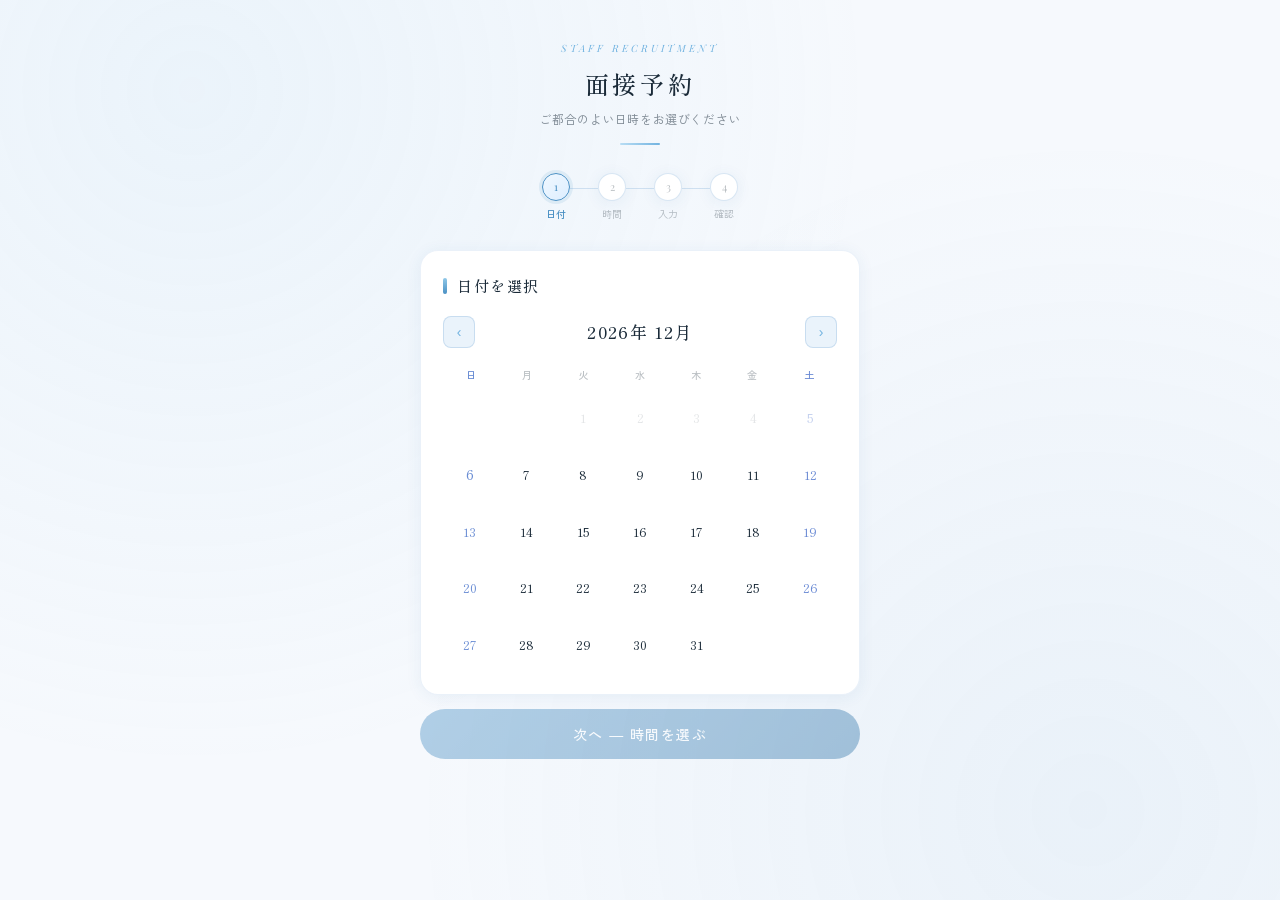
==== index.html @ ba5f1f0b "Update index.html" ====
<!DOCTYPE html>
<html lang="ja">
<head>
<meta charset="UTF-8">
<meta name="viewport" content="width=device-width, initial-scale=1.0, maximum-scale=1.0">
<title>面接予約 | スタッフ募集</title>
<link rel="stylesheet" href="style.css">
</head>
<body>

<div class="loading-overlay" id="loading">
  <div class="loading-spinner"></div>
  <div class="loading-text">送信中...</div>
</div>

<div class="page-wrapper">
  <header class="site-header">
    <div class="logo">Staff Recruitment</div>
    <h1>面接予約</h1>
    <p class="subtitle">ご都合のよい日時をお選びください</p>
  </header>

  <div class="step-indicator" id="stepIndicator">
    <div class="step active" data-step="1">
      <div class="step-dot">1</div>
      <div class="step-label">日付</div>
    </div>
    <div class="step-line"></div>
    <div class="step" data-step="2">
      <div class="step-dot">2</div>
      <div class="step-label">時間</div>
    </div>
    <div class="step-line"></div>
    <div class="step" data-step="3">
      <div class="step-dot">3</div>
      <div class="step-label">入力</div>
    </div>
    <div class="step-line"></div>
    <div class="step" data-step="4">
      <div class="step-dot">4</div>
      <div class="step-label">確認</div>
    </div>
  </div>

  <!-- Section 1: Calendar -->
  <div class="section active" id="section-calendar">
    <div class="card">
      <div class="card-title">日付を選択</div>
      <div class="calendar-header">
        <button class="calendar-nav" id="prevMonth">&#8249;</button>
        <div class="calendar-month" id="calendarMonth"></div>
        <button class="calendar-nav" id="nextMonth">&#8250;</button>
      </div>
      <div class="calendar-weekdays">
        <span>日</span><span>月</span><span>火</span><span>水</span><span>木</span><span>金</span><span>土</span>
      </div>
      <div class="calendar-grid" id="calendarGrid"></div>
    </div>
    <button class="btn-primary" id="toSlots" disabled>次へ ― 時間を選ぶ</button>
  </div>

  <!-- Section 2: Slots -->
  <div class="section" id="section-slots">
    <div class="card">
      <div class="card-title">時間を選択</div>
      <div id="selectedDateLabel" style="font-size:13px;color:var(--text2);margin-bottom:16px;letter-spacing:0.05em;font-family:'Cormorant Garamond',serif;font-size:16px;"></div>
      <div class="slots-grid" id="slotsGrid"></div>
    </div>
    <button class="btn-primary" id="toForm" disabled>次へ ― 情報を入力</button>
    <div style="height:10px;"></div>
    <button class="btn-secondary" onclick="goBack('calendar')">← 日付を選び直す</button>
  </div>

  <!-- Section 3: Form -->
  <div class="section" id="section-form">
    <div class="card">
      <div class="card-title">プロフィール入力</div>

      <div class="form-group">
        <label class="form-label">お名前（ニックネーム可）<span class="required">*</span></label>
        <input type="text" class="form-input" id="inputName" placeholder="例：さくら" maxlength="50">
        <div class="error-msg" id="err-name">お名前を入力してください</div>
      </div>

      <div class="form-group">
        <label class="form-label">メールアドレス<span class="required">*</span></label>
        <input type="email" class="form-input" id="inputEmail" placeholder="例：sakura@example.com" maxlength="100">
        <div class="error-msg" id="err-email">正しいメールアドレスを入力してください</div>
      </div>

      <div class="form-group">
        <label class="form-label">希望店舗<span class="required">*</span></label>
        <select class="form-select" id="inputStore">
          <option value="">選択してください</option>
          <option value="クラリス">クラリス</option>
          <option value="リディア">リディア</option>
          <option value="ルル">ルル</option>
          <option value="どこでも可">どこでも可</option>
        </select>
        <div class="error-msg" id="err-store">希望店舗を選択してください</div>
      </div>

      <div class="form-group">
        <label class="form-label">このお店を知ったきっかけ<span class="required">*</span></label>
        <div class="checkbox-group" id="mediaGroup">
          <label class="checkbox-item" id="chk-instagram">
            <input type="checkbox" value="Instagram" onchange="handleCheckChange(this)">
            <span>Instagram</span>
          </label>
          <label class="checkbox-item" id="chk-tiktok">
            <input type="checkbox" value="TikTok" onchange="handleCheckChange(this)">
            <span>TikTok</span>
          </label>
          <label class="checkbox-item" id="chk-twitter">
            <input type="checkbox" value="Twitter/X" onchange="handleCheckChange(this)">
            <span>Twitter / X</span>
          </label>
          <label class="checkbox-item" id="chk-caferun">
            <input type="checkbox" value="カフェるん" onchange="handleCheckChange(this)">
            <span>カフェるん</span>
          </label>
          <label class="checkbox-item checkbox-other" id="chk-other">
            <input type="checkbox" value="その他" onchange="handleCheckChange(this)">
            <span>その他</span>
          </label>
        </div>
        <input type="text" class="form-input" id="inputMediaOther"
          placeholder="その他の場合はこちらに入力" style="margin-top:8px;display:none;" maxlength="100">
        <div class="error-msg" id="err-media">きっかけを選択してください</div>
      </div>
    </div>

    <button class="btn-primary" onclick="goToConfirm()">次へ ― 内容を確認</button>
    <div style="height:10px;"></div>
    <button class="btn-secondary" onclick="goBack('slots')">← 時間を選び直す</button>
  </div>

  <!-- Section 4: Confirm -->
  <div class="section" id="section-confirm">
    <div class="card">
      <div class="card-title">予約内容の確認</div>
      <div class="booking-summary" id="confirmSummary"></div>
      <div class="notice">
        ご入力内容をご確認の上、「予約を確定する」ボタンを押してください。<br>
        確認メールをご入力のメールアドレスへ送信します。
      </div>
    </div>
    <button class="btn-primary" id="submitBtn" onclick="submitBooking()">予約を確定する</button>
    <div style="height:10px;"></div>
    <button class="btn-secondary" onclick="goBack('form')">← 入力内容を修正する</button>
  </div>

  <!-- Section 5: Complete -->
  <div class="section" id="section-complete">
    <div class="card" style="text-align:center;padding:40px 24px;">
      <div class="complete-icon">✓</div>
      <div class="complete-title">ご予約完了</div>
      <div style="height:16px;"></div>
      <div class="complete-sub" id="completeMessage"></div>
      <div class="divider"></div>
      <div class="notice warning" style="text-align:left;">
        確認メールが届かない場合は、<strong>迷惑メールフォルダ</strong>もご確認ください。<br>
        それでも届かない場合はお手数ですが店舗までお問い合わせください。
      </div>
    </div>
    <div class="deco-line"><span>予約確認</span></div>
    <p style="font-size:12px;color:var(--text2);text-align:center;margin-bottom:12px;">
      予約内容を後から確認したい場合
    </p>
    <a href="lookup.html" class="btn-secondary">予約確認ページへ</a>
  </div>

</div>

<script>
const GAS_URL = 'https://script.google.com/macros/s/AKfycbyp0dxoe4P12l2gg5cH7IYoBSBSPBcgjsJVKjEa6bW5xaoDadD1GRFqeYhavVp5X_Dp/exec';
const SLOTS = ['16:30','17:00','18:30','19:30','20:30'];

let currentYear, currentMonth;
let selectedDate = null;
let selectedSlot = null;
let availabilityCache = {};
let closedDays = [];

let availabilityCachedAt = 0; // キャッシュ取得時刻（ms）

(async function init() {
  const today = new Date();
  currentYear = today.getFullYear();
  currentMonth = today.getMonth();
  renderCalendar(); // まず即描画
  fetchAvailability(); // バックグラウンドで取得開始
})();

async function fetchAvailability() {
  try {
    const res = await fetch(`${GAS_URL}?action=availability`);
    const data = await res.json();
    availabilityCache = data.takenSlots || {};
    closedDays = data.closedDays || [];
    availabilityCachedAt = Date.now();
    renderCalendar();
  } catch(e) {
    console.warn('デモモードで動作中');
  }
}

function renderCalendar() {
  const months = ['1月','2月','3月','4月','5月','6月','7月','8月','9月','10月','11月','12月'];
  document.getElementById('calendarMonth').textContent = `${currentYear}年 ${months[currentMonth]}`;

  const grid = document.getElementById('calendarGrid');
  grid.innerHTML = '';

  const today = new Date(); today.setHours(0,0,0,0);
  const maxDate = new Date(today); maxDate.setMonth(maxDate.getMonth() + 1);
  const firstDay = new Date(currentYear, currentMonth, 1).getDay();
  const daysInMonth = new Date(currentYear, currentMonth + 1, 0).getDate();

  for (let i = 0; i < firstDay; i++) {
    const e = document.createElement('div');
    e.className = 'calendar-day empty';
    grid.appendChild(e);
  }

  for (let d = 1; d <= daysInMonth; d++) {
    const date = new Date(currentYear, currentMonth, d);
    const dateStr = fmt(date);
    const dow = date.getDay();
    const el = document.createElement('div');
    el.textContent = d;
    el.className = 'calendar-day';
    if (dow === 0) el.classList.add('sun');
    if (dow === 6) el.classList.add('sat');
    if (date.getTime() === today.getTime()) el.classList.add('today');

    const isPast = date < today;
    const isFuture = date > maxDate;
    const isClosed = closedDays.includes(dateStr);
    const taken = availabilityCache[dateStr] || [];
    const now = new Date();
    const availableSlots = SLOTS.filter(slot => {
      if (taken.includes(slot)) return false;
      const [h, m] = slot.split(':').map(Number);
      const slotTime = new Date(currentYear, currentMonth, d, h, m, 0);
      const deadline = new Date(slotTime.getTime() - 6 * 60 * 60 * 1000);
      return now < deadline;
    });
    const allTaken = availableSlots.length === 0;

    if (isPast || isFuture || allTaken) {
      el.classList.add('disabled');
    } else if (isClosed) {
      el.classList.add('closed');
    } else {
      el.addEventListener('click', () => {
        selectedDate = dateStr;
        document.querySelectorAll('.calendar-day.selected').forEach(e => e.classList.remove('selected'));
        el.classList.add('selected');
        document.getElementById('toSlots').disabled = false;
        setTimeout(() => goToSlots(), 200);
      });
    }
    if (dateStr === selectedDate) el.classList.add('selected');
    grid.appendChild(el);
  }
}

document.getElementById('prevMonth').addEventListener('click', () => {
  const today = new Date();
  if (currentYear === today.getFullYear() && currentMonth === today.getMonth()) return;
  if (--currentMonth < 0) { currentMonth = 11; currentYear--; }
  renderCalendar();
});
document.getElementById('nextMonth').addEventListener('click', () => {
  const max = new Date(); max.setMonth(max.getMonth() + 1);
  if (currentYear === max.getFullYear() && currentMonth === max.getMonth()) return;
  if (++currentMonth > 11) { currentMonth = 0; currentYear++; }
  renderCalendar();
});
document.getElementById('toSlots').addEventListener('click', goToSlots);

async function goToSlots() {
  if (!selectedDate) return;
  const d = new Date(selectedDate + 'T00:00:00');
  const days = ['日','月','火','水','木','金','土'];
  document.getElementById('selectedDateLabel').textContent =
    `${d.getFullYear()}年${d.getMonth()+1}月${d.getDate()}日（${days[d.getDay()]}）`;

  showSection('slots'); updateSteps(2);

  const grid = document.getElementById('slotsGrid');
  grid.innerHTML = '<div style="grid-column:1/-1;text-align:center;padding:20px 0;font-size:12px;color:var(--text2);">空き確認中...</div>';
  selectedSlot = null;
  document.getElementById('toForm').disabled = true;

  // 5分以上経過していたら再取得
  if (Date.now() - availabilityCachedAt > 5 * 60 * 1000) {
    await fetchAvailability();
  }

  grid.innerHTML = '';
  const taken = availabilityCache[selectedDate] || [];
  const now = new Date();
  SLOTS.forEach(slot => {
    const btn = document.createElement('div');
    btn.className = 'slot-btn';
    const isTaken = taken.includes(slot);

    // 6時間前チェック
    const [h, m] = slot.split(':').map(Number);
    const slotTime = new Date(selectedDate + 'T00:00:00');
    slotTime.setHours(h, m, 0, 0);
    const deadline = new Date(slotTime.getTime() - 6 * 60 * 60 * 1000);
    const isPastDeadline = now >= deadline;

    const label = isTaken ? '予約済み' : isPastDeadline ? '受付終了' : '空き';
    btn.innerHTML = `<div>${slot}</div><div class="slot-status">${label}</div>`;
    if (isTaken || isPastDeadline) {
      btn.classList.add('taken');
    } else {
      btn.addEventListener('click', () => {
        selectedSlot = slot;
        document.querySelectorAll('.slot-btn.selected').forEach(e => {
          e.classList.remove('selected');
          e.querySelector('.slot-status').textContent = '空き';
        });
        btn.classList.add('selected');
        btn.querySelector('.slot-status').textContent = '選択中';
        document.getElementById('toForm').disabled = false;
      });
    }
    grid.appendChild(btn);
  });

}

document.getElementById('toForm').addEventListener('click', () => {
  if (!selectedSlot) return;
  showSection('form'); updateSteps(3);
});

function handleCheckChange(cb) {
  const label = cb.closest('.checkbox-item');
  label.classList.toggle('checked', cb.checked);
  const otherCb = document.querySelector('input[value="その他"]');
  document.getElementById('inputMediaOther').style.display = otherCb.checked ? 'block' : 'none';
}

function goToConfirm() {
  if (!validateForm()) return;
  const d = new Date(selectedDate + 'T00:00:00');
  const days = ['日','月','火','水','木','金','土'];
  const dateStr = `${d.getFullYear()}年${d.getMonth()+1}月${d.getDate()}日（${days[d.getDay()]}）`;
  const media = getMedia();
  const rows = [
    ['日時', `${dateStr} ${selectedSlot}`],
    ['お名前', document.getElementById('inputName').value.trim()],
    ['メールアドレス', document.getElementById('inputEmail').value.trim()],
    ['希望店舗', document.getElementById('inputStore').value],
    ['参考媒体', media],
  ];
  document.getElementById('confirmSummary').innerHTML = rows.map(([l,v]) =>
    `<div class="booking-summary-row"><span class="label">${l}</span><span class="value">${v}</span></div>`
  ).join('');
  showSection('confirm'); updateSteps(4);
}

function validateForm() {
  let ok = true;
  const name = document.getElementById('inputName').value.trim();
  setErr('name', !name); if (!name) ok = false;
  const email = document.getElementById('inputEmail').value.trim();
  const emailOk = /^[^\s@]+@[^\s@]+\.[^\s@]+$/.test(email);
  setErr('email', !emailOk); if (!emailOk) ok = false;
  const store = document.getElementById('inputStore').value;
  setErr('store', !store); if (!store) ok = false;
  const anyMedia = document.querySelectorAll('#mediaGroup input:checked').length > 0;
  setErr('media', !anyMedia); if (!anyMedia) ok = false;
  return ok;
}

function setErr(field, show) {
  document.getElementById(`err-${field}`).classList.toggle('visible', show);
  const input = document.getElementById(`input${field[0].toUpperCase()+field.slice(1)}`);
  if (input) input.classList.toggle('error', show);
}

function getMedia() {
  return [...document.querySelectorAll('#mediaGroup input:checked')].map(cb =>
    cb.value === 'その他'
      ? `その他：${document.getElementById('inputMediaOther').value || ''}`
      : cb.value
  ).join('、');
}

async function submitBooking() {
  const btn = document.getElementById('submitBtn');
  btn.disabled = true;
  document.getElementById('loading').classList.add('active');

  const payload = {
    action: 'book',
    date: selectedDate,
    slot: selectedSlot,
    name: document.getElementById('inputName').value.trim(),
    email: document.getElementById('inputEmail').value.trim(),
    store: document.getElementById('inputStore').value,
    media: getMedia(),
  };

  try {
    const res = await fetch(GAS_URL, {
      method: 'POST',
      headers: {'Content-Type': 'text/plain;charset=utf-8'},
      body: JSON.stringify(payload),
    });
    const data = await res.json();
    if (data.success) {
      // キャッシュを更新して予約済みスロットを反映
      if (!availabilityCache[selectedDate]) availabilityCache[selectedDate] = [];
      if (!availabilityCache[selectedDate].includes(selectedSlot)) {
        availabilityCache[selectedDate].push(selectedSlot);
      }
      renderCalendar();
      showComplete();
    } else if (data.error === 'DUPLICATE_EMAIL') {
      alert('このメールアドレスではすでに予約が入っています。\n予約確認ページよりご確認ください。');
      btn.disabled = false;
    } else if (data.error === 'PAST_DEADLINE') {
      alert('申し訳ありません。\nこの時間枠は受付終了しました（開始6時間前を過ぎています）。\n別の時間をお選びください。');
      goBack('slots');
      btn.disabled = false;
    } else if (data.error === 'SLOT_TAKEN') {
      alert('この時間はすでに予約が入ってしまいました。\n別の時間をお選びください。');
      goBack('slots');
      btn.disabled = false;
    } else {
      throw new Error(data.error);
    }
  } catch(e) {
    if (GAS_URL === 'YOUR_GAS_WEB_APP_URL_HERE') {
      showComplete('demo');
    } else {
      alert('通信エラーが発生しました。\n時間をおいて再度お試しください。');
      btn.disabled = false;
    }
  } finally {
    document.getElementById('loading').classList.remove('active');
  }
}

function showComplete(mode) {
  const d = new Date(selectedDate + 'T00:00:00');
  const days = ['日','月','火','水','木','金','土'];
  const suffix = mode === 'demo' ? '<br><br>（デモモード：実際には送信されていません）' : '';
  document.getElementById('completeMessage').innerHTML =
    `${d.getFullYear()}年${d.getMonth()+1}月${d.getDate()}日（${days[d.getDay()]}）<br>${selectedSlot} にご予約を承りました。<br><br>確認メールをお送りしましたのでご確認ください。${suffix}`;
  showSection('complete'); updateSteps(5);
}

function goBack(to) {
  const map = {calendar:1, slots:2, form:3, confirm:4};
  showSection(to); updateSteps(map[to]);
}

function showSection(name) {
  document.querySelectorAll('.section').forEach(s => s.classList.remove('active'));
  document.getElementById(`section-${name}`).classList.add('active');
  window.scrollTo({top:0, behavior:'smooth'});
}

function updateSteps(active) {
  document.querySelectorAll('.step').forEach((s,i) => {
    s.classList.remove('active','done');
    const n = i+1;
    if (n < active) s.classList.add('done');
    else if (n === active) s.classList.add('active');
  });
  document.getElementById('stepIndicator').style.display = active >= 5 ? 'none' : 'flex';
}

function fmt(date) {
  return `${date.getFullYear()}-${String(date.getMonth()+1).padStart(2,'0')}-${String(date.getDate()).padStart(2,'0')}`;
}
</script>
</body>
</html>
---- style.css ----
@import url('https://fonts.googleapis.com/css2?family=Shippori+Mincho:wght@400;500;600&family=Zen+Kaku+Gothic+New:wght@300;400;500&family=Playfair+Display:ital,wght@0,400;0,500;1,400&display=swap');

:root {
  --bg: #f6f9fd;
  --bg2: #f0f5fe;
  --bg3: #ffffff;
  --surface: #f7fafd;
  --surface2: #eaf3fb;
  --border: rgba(80,140,200,0.12);
  --border2: rgba(80,140,200,0.22);
  --border3: rgba(80,140,200,0.35);
  --text: #1a2a38;
  --text2: rgba(26,42,56,0.55);
  --text3: rgba(26,42,56,0.3);
  --accent: #4a90c4;
  --accent2: #72b3e0;
  --accent3: #2d72a8;
  --accent-light: #edf6ff;
  --accent-bg: rgba(74,144,196,0.08);
  --accent-bg2: rgba(74,144,196,0.15);
  --pink: #90c8e8;
  --pink2: #b8ddf4;
  --pink-bg: rgba(144,200,232,0.1);
  --gold: #c9a060;
  --success: #6aab84;
  --danger: #6a8dd4;
  --radius: 10px;
  --radius-lg: 18px;
  --radius-xl: 28px;
  --shadow: 0 2px 16px rgba(40,100,160,0.07);
  --shadow-lg: 0 4px 28px rgba(40,100,160,0.1);
}

* { box-sizing: border-box; margin: 0; padding: 0; }
html { scroll-behavior: smooth; }

body {
  font-family: 'Zen Kaku Gothic New', sans-serif;
  background: var(--bg);
  color: var(--text);
  min-height: 100vh;
  font-size: 14px;
  line-height: 1.7;
  -webkit-font-smoothing: antialiased;
}

body::before {
  content: '';
  position: fixed;
  inset: 0;
  background-image:
    radial-gradient(circle at 15% 10%, rgba(144,200,232,0.1) 0%, transparent 50%),
    radial-gradient(circle at 85% 90%, rgba(74,144,196,0.07) 0%, transparent 50%);
  pointer-events: none;
  z-index: 0;
}

.page-wrapper {
  position: relative;
  z-index: 1;
  max-width: 480px;
  margin: 0 auto;
  padding: 0 20px 80px;
}

.site-header {
  text-align: center;
  padding: 40px 0 28px;
}

.site-header .logo {
  font-family: 'Playfair Display', serif;
  font-size: 10px;
  font-style: italic;
  letter-spacing: 0.3em;
  color: var(--accent2);
  text-transform: uppercase;
  margin-bottom: 10px;
}

.site-header h1 {
  font-family: 'Shippori Mincho', serif;
  font-size: 24px;
  font-weight: 500;
  letter-spacing: 0.15em;
  color: var(--text);
  line-height: 1.4;
}

.site-header .subtitle {
  font-size: 12px;
  color: var(--text2);
  letter-spacing: 0.05em;
  margin-top: 8px;
}

.site-header::after {
  content: '';
  display: block;
  width: 40px;
  height: 2px;
  background: linear-gradient(90deg, var(--pink2), var(--accent2));
  margin: 14px auto 0;
  border-radius: 2px;
}

.step-indicator {
  display: flex;
  align-items: center;
  justify-content: center;
  margin: 0 0 28px;
}

.step-indicator .step {
  display: flex;
  flex-direction: column;
  align-items: center;
  gap: 4px;
}

.step-indicator .step-dot {
  width: 28px;
  height: 28px;
  border-radius: 50%;
  border: 1.5px solid var(--border2);
  background: var(--bg3);
  display: flex;
  align-items: center;
  justify-content: center;
  font-size: 11px;
  color: var(--text3);
  transition: all 0.3s ease;
  font-family: 'Playfair Display', serif;
  box-shadow: var(--shadow);
}

.step-indicator .step.active .step-dot {
  border-color: var(--accent);
  background: linear-gradient(135deg, #f0f8ff, #ddeeff);
  color: var(--accent);
  box-shadow: 0 0 0 3px rgba(74,144,196,0.12);
}

.step-indicator .step.done .step-dot {
  border-color: var(--success);
  background: linear-gradient(135deg, #f0f6ff, #ddeeff);
  color: var(--success);
}

.step-indicator .step-label {
  font-size: 10px;
  color: var(--text3);
  letter-spacing: 0.05em;
}

.step-indicator .step.active .step-label { color: var(--accent); font-weight: 500; }

.step-indicator .step-line {
  width: 28px;
  height: 1.5px;
  background: var(--border2);
  margin-bottom: 18px;
  flex-shrink: 0;
}

.card {
  background: var(--bg3);
  border: 1px solid var(--border);
  border-radius: var(--radius-lg);
  padding: 22px;
  margin-bottom: 14px;
  box-shadow: var(--shadow);
}

.card-title {
  font-family: 'Shippori Mincho', serif;
  font-size: 15px;
  font-weight: 500;
  letter-spacing: 0.1em;
  color: var(--text);
  margin-bottom: 18px;
  display: flex;
  align-items: center;
  gap: 10px;
}

.card-title::before {
  content: '';
  display: block;
  width: 4px;
  height: 16px;
  background: linear-gradient(180deg, var(--pink), var(--accent));
  border-radius: 2px;
  flex-shrink: 0;
}

.calendar-header { display: flex; align-items: center; justify-content: space-between; margin-bottom: 14px; }

.calendar-month {
  font-family: 'Shippori Mincho', serif;
  font-size: 17px;
  font-weight: 500;
  letter-spacing: 0.08em;
  color: var(--text);
}

.calendar-nav {
  background: var(--surface2);
  border: 1px solid var(--border2);
  color: var(--accent2);
  width: 32px;
  height: 32px;
  border-radius: 8px;
  cursor: pointer;
  display: flex;
  align-items: center;
  justify-content: center;
  transition: all 0.2s;
  font-size: 14px;
}

.calendar-nav:hover { background: var(--accent-light); border-color: var(--accent); color: var(--accent); }

.calendar-weekdays { display: grid; grid-template-columns: repeat(7, 1fr); margin-bottom: 4px; }
.calendar-weekdays span { text-align: center; font-size: 10px; color: var(--text3); letter-spacing: 0.05em; padding: 4px 0; font-weight: 500; }
.calendar-weekdays span:first-child { color: #6a8dd4; }
.calendar-weekdays span:last-child  { color: #6a8ad4; }

.calendar-grid { display: grid; grid-template-columns: repeat(7, 1fr); gap: 3px; }

.calendar-day {
  aspect-ratio: 1;
  display: flex;
  align-items: center;
  justify-content: center;
  border-radius: 8px;
  font-size: 13px;
  cursor: pointer;
  transition: all 0.2s;
  border: 1.5px solid transparent;
  color: var(--text);
  background: transparent;
  font-family: 'Shippori Mincho', serif;
}

.calendar-day:hover:not(.disabled):not(.empty) {
  background: var(--accent-light);
  border-color: var(--accent2);
  color: var(--accent);
}

.calendar-day.selected {
  background: linear-gradient(135deg, #ddeeff, #c0ddfa);
  border-color: var(--accent);
  color: var(--accent3);
  font-weight: 500;
  box-shadow: 0 1px 6px rgba(74,144,196,0.2);
}

.calendar-day.today { color: var(--accent); font-weight: 500; }
.calendar-day.disabled { color: var(--text3); cursor: not-allowed; opacity: 0.4; }
.calendar-day.closed { color: var(--text3); cursor: not-allowed; opacity: 0.3; text-decoration: line-through; }
.calendar-day.empty { cursor: default; }
.calendar-day.sun { color: #6a8dd4; }
.calendar-day.sat { color: #6a8ad4; }

.slots-grid { display: grid; grid-template-columns: repeat(2, 1fr); gap: 10px; }

.slot-btn {
  background: var(--surface);
  border: 1.5px solid var(--border2);
  border-radius: var(--radius);
  padding: 14px 12px;
  cursor: pointer;
  transition: all 0.2s;
  text-align: center;
  color: var(--text);
  font-family: 'Shippori Mincho', serif;
  font-size: 20px;
  letter-spacing: 0.05em;
  box-shadow: var(--shadow);
}

.slot-btn:hover:not(.taken) {
  border-color: var(--accent);
  background: var(--accent-light);
  color: var(--accent3);
  transform: translateY(-1px);
  box-shadow: var(--shadow-lg);
}

.slot-btn.selected {
  border-color: var(--accent);
  background: linear-gradient(135deg, #ddeeff, #c8e4fa);
  color: var(--accent3);
  box-shadow: 0 2px 12px rgba(74,144,196,0.2);
}

.slot-btn.taken { opacity: 0.35; cursor: not-allowed; background: #f5f0ef; }
.slot-btn.taken::after { content: '×'; font-size: 11px; color: var(--danger); display: block; margin-top: 2px; font-family: sans-serif; }
.slot-status { font-size: 10px; color: var(--text3); margin-top: 3px; font-family: 'Zen Kaku Gothic New', sans-serif; }
.slot-btn.selected .slot-status { color: var(--accent2); }
.slot-btn.taken .slot-status { color: var(--danger); opacity: 0.7; }

.form-group { margin-bottom: 18px; }
.form-label { display: block; font-size: 11px; letter-spacing: 0.08em; color: var(--text2); margin-bottom: 7px; font-weight: 500; }
.form-label .required { color: var(--accent); margin-left: 4px; }

.form-input {
  width: 100%;
  background: var(--surface);
  border: 1.5px solid var(--border2);
  border-radius: var(--radius);
  padding: 11px 14px;
  color: var(--text);
  font-family: 'Zen Kaku Gothic New', sans-serif;
  font-size: 14px;
  transition: all 0.2s;
  outline: none;
  -webkit-appearance: none;
}

.form-input:focus { border-color: var(--accent2); background: #fff; box-shadow: 0 0 0 3px rgba(74,144,196,0.1); }
.form-input::placeholder { color: var(--text3); }

.form-select {
  width: 100%;
  background: var(--surface);
  border: 1.5px solid var(--border2);
  border-radius: var(--radius);
  padding: 11px 14px;
  color: var(--text);
  font-family: 'Zen Kaku Gothic New', sans-serif;
  font-size: 14px;
  transition: all 0.2s;
  outline: none;
  cursor: pointer;
  -webkit-appearance: none;
  background-image: url("data:image/svg+xml,%3Csvg xmlns='http://www.w3.org/2000/svg' width='12' height='8' viewBox='0 0 12 8'%3E%3Cpath d='M1 1l5 5 5-5' stroke='%23d4726a' stroke-width='1.5' fill='none' stroke-linecap='round'/%3E%3C/svg%3E");
  background-repeat: no-repeat;
  background-position: right 14px center;
  padding-right: 36px;
}

.form-select:focus { border-color: var(--accent2); box-shadow: 0 0 0 3px rgba(74,144,196,0.1); }
.form-select option { background: #fff; color: var(--text); }

.checkbox-group { display: grid; grid-template-columns: 1fr 1fr; gap: 8px; }

.checkbox-item {
  display: flex;
  align-items: center;
  gap: 8px;
  background: var(--surface);
  border: 1.5px solid var(--border2);
  border-radius: var(--radius);
  padding: 10px 12px;
  cursor: pointer;
  transition: all 0.2s;
  font-size: 13px;
  color: var(--text2);
}

.checkbox-item:hover { border-color: var(--accent2); background: var(--accent-light); }
.checkbox-item input[type="checkbox"] { width: 14px; height: 14px; accent-color: var(--accent); cursor: pointer; flex-shrink: 0; }
.checkbox-item.checked { border-color: var(--accent); background: linear-gradient(135deg, #edf6ff, #ddeeff); color: var(--accent3); }
.checkbox-other { grid-column: 1 / -1; }

.btn-primary {
  display: block;
  width: 100%;
  background: linear-gradient(135deg, var(--accent) 0%, #2d72a8 100%);
  color: #fff;
  border: none;
  border-radius: var(--radius-xl);
  padding: 15px 24px;
  font-family: 'Zen Kaku Gothic New', sans-serif;
  font-size: 14px;
  font-weight: 500;
  letter-spacing: 0.1em;
  cursor: pointer;
  transition: all 0.2s;
  text-align: center;
  text-decoration: none;
  box-shadow: 0 3px 14px rgba(74,144,196,0.3);
}

.btn-primary:hover { opacity: 0.92; transform: translateY(-1px); box-shadow: 0 5px 20px rgba(74,144,196,0.35); }
.btn-primary:active { transform: translateY(0); }
.btn-primary:disabled { opacity: 0.4; cursor: not-allowed; transform: none; box-shadow: none; }

.btn-secondary {
  display: block;
  width: 100%;
  background: var(--bg3);
  color: var(--text2);
  border: 1.5px solid var(--border2);
  border-radius: var(--radius-xl);
  padding: 13px 24px;
  font-family: 'Zen Kaku Gothic New', sans-serif;
  font-size: 13px;
  letter-spacing: 0.05em;
  cursor: pointer;
  transition: all 0.2s;
  text-align: center;
  text-decoration: none;
  box-shadow: var(--shadow);
}

.btn-secondary:hover { border-color: var(--accent2); color: var(--accent); background: var(--accent-light); }

.btn-danger {
  display: block;
  width: 100%;
  background: var(--bg3);
  color: var(--danger);
  border: 1.5px solid rgba(106,141,212,0.3);
  border-radius: var(--radius-xl);
  padding: 13px 24px;
  font-family: 'Zen Kaku Gothic New', sans-serif;
  font-size: 13px;
  letter-spacing: 0.05em;
  cursor: pointer;
  transition: all 0.2s;
  text-align: center;
  box-shadow: var(--shadow);
}

.btn-danger:hover { background: #f5f8ff; border-color: var(--danger); }

.divider { height: 1px; background: linear-gradient(90deg, transparent, var(--border2), transparent); margin: 20px 0; }

.booking-summary { background: var(--surface2); border: 1px solid var(--border); border-radius: var(--radius); padding: 16px; margin-bottom: 16px; }
.booking-summary-row { display: flex; justify-content: space-between; align-items: baseline; padding: 6px 0; border-bottom: 1px solid var(--border); }
.booking-summary-row:last-child { border-bottom: none; }
.booking-summary-row .label { color: var(--text2); font-size: 11px; letter-spacing: 0.05em; flex-shrink: 0; }
.booking-summary-row .value { color: var(--text); font-family: 'Shippori Mincho', serif; font-size: 15px; text-align: right; margin-left: 12px; }

.notice { background: #f4f8fe; border: 1px solid rgba(74,144,196,0.18); border-radius: var(--radius); padding: 13px 15px; font-size: 12px; color: var(--text2); line-height: 1.9; margin-bottom: 14px; }
.notice.success { background: #f4faf6; border-color: rgba(106,171,132,0.25); }
.notice.warning { background: #f4f8fe; border-color: rgba(74,144,196,0.15); color: var(--text); }

.loading-overlay { position: fixed; inset: 0; background: rgba(253,248,246,0.9); display: flex; flex-direction: column; align-items: center; justify-content: center; z-index: 100; gap: 14px; opacity: 0; pointer-events: none; transition: opacity 0.2s; }
.loading-overlay.active { opacity: 1; pointer-events: all; }
.loading-spinner { width: 32px; height: 32px; border: 2px solid var(--pink2); border-top-color: var(--accent); border-radius: 50%; animation: spin 0.8s linear infinite; }
.loading-text { font-size: 12px; color: var(--text2); letter-spacing: 0.1em; }
@keyframes spin { to { transform: rotate(360deg); } }

.section { display: none; }
.section.active { display: block; animation: fadeIn 0.3s ease forwards; }
@keyframes fadeIn { from { opacity: 0; transform: translateY(6px); } to { opacity: 1; transform: translateY(0); } }

.complete-icon { width: 60px; height: 60px; background: linear-gradient(135deg, #ddeeff, #c0ddfa); border: 1.5px solid var(--accent2); border-radius: 50%; display: flex; align-items: center; justify-content: center; margin: 0 auto 18px; font-size: 22px; color: var(--accent3); box-shadow: 0 3px 14px rgba(74,144,196,0.2); }
.complete-title { font-family: 'Shippori Mincho', serif; font-size: 22px; font-weight: 500; letter-spacing: 0.12em; text-align: center; color: var(--text); margin-bottom: 8px; }
.complete-sub { font-size: 13px; color: var(--text2); text-align: center; line-height: 1.9; }

.radio-group { display: flex; flex-direction: column; gap: 10px; }
.radio-item { display: flex; align-items: center; gap: 10px; background: var(--surface); border: 1.5px solid var(--border2); border-radius: var(--radius); padding: 13px 15px; cursor: pointer; transition: all 0.2s; font-size: 14px; box-shadow: var(--shadow); }
.radio-item:hover { border-color: var(--accent2); background: var(--accent-light); }
.radio-item input[type="radio"] { width: 15px; height: 15px; accent-color: var(--accent); cursor: pointer; flex-shrink: 0; }
.radio-item.selected { border-color: var(--accent); background: linear-gradient(135deg, #edf6ff, #ddeeff); color: var(--accent3); }

.error-msg { font-size: 11px; color: var(--danger); margin-top: 5px; display: none; }
.error-msg.visible { display: block; }
.form-input.error, .form-select.error { border-color: var(--danger); background: #f5f8ff; }

.booking-detail-card { background: var(--bg3); border: 1px solid var(--border); border-radius: var(--radius-lg); overflow: hidden; margin-bottom: 14px; box-shadow: var(--shadow-lg); }
.booking-detail-header { background: linear-gradient(135deg, #ddeeff, #c8e4fa); border-bottom: 1px solid rgba(74,144,196,0.15); padding: 16px 20px; }
.booking-detail-date { font-family: 'Shippori Mincho', serif; font-size: 20px; font-weight: 500; letter-spacing: 0.05em; color: var(--accent3); }
.booking-detail-body { padding: 14px 20px; }
.booking-detail-row { display: flex; justify-content: space-between; padding: 6px 0; border-bottom: 1px solid var(--border); font-size: 13px; }
.booking-detail-row:last-child { border-bottom: none; }
.booking-detail-row .label { color: var(--text2); font-size: 11px; letter-spacing: 0.05em; }

.deco-line { display: flex; align-items: center; gap: 12px; margin: 22px 0; }
.deco-line::before, .deco-line::after { content: ''; flex: 1; height: 1px; background: linear-gradient(90deg, transparent, var(--border2), transparent); }
.deco-line span { font-family: 'Playfair Display', serif; font-size: 11px; font-style: italic; color: var(--text3); letter-spacing: 0.12em; white-space: nowrap; }

@media (max-width: 360px) {
  .page-wrapper { padding: 0 14px 80px; }
  .slots-grid { grid-template-columns: 1fr; }
  .checkbox-group { grid-template-columns: 1fr; }
}
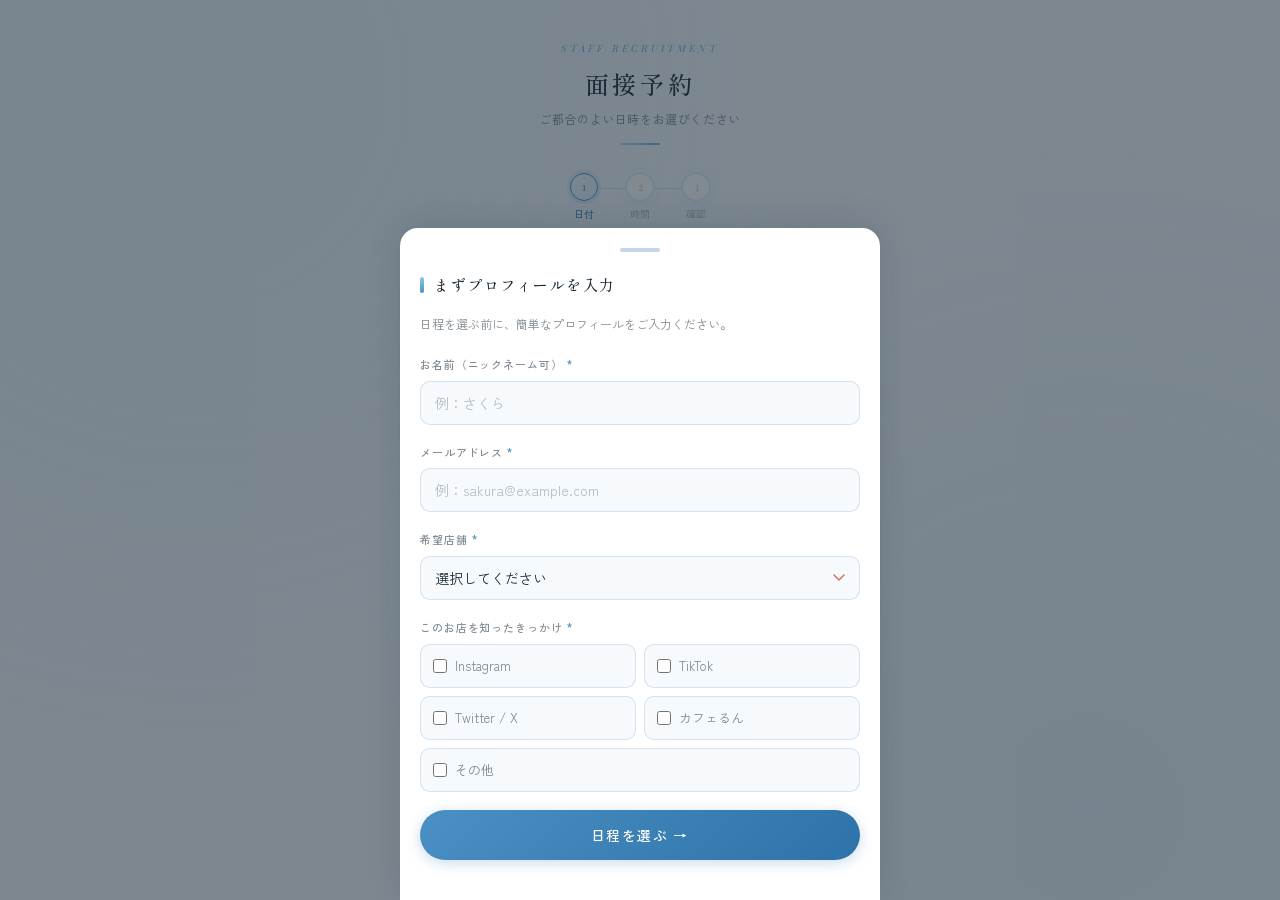
==== commit a5906c38: "Update index.html" ====
--- a/index.html
+++ b/index.html
@@ -5,12 +5,118 @@
 <meta name="viewport" content="width=device-width, initial-scale=1.0, maximum-scale=1.0">
 <title>面接予約 | スタッフ募集</title>
 <link rel="stylesheet" href="style.css">
+<style>
+.modal-overlay {
+  position: fixed;
+  inset: 0;
+  background: rgba(26,42,56,0.55);
+  z-index: 200;
+  display: flex;
+  align-items: flex-end;
+  justify-content: center;
+  opacity: 0;
+  pointer-events: none;
+  transition: opacity 0.3s ease;
+}
+.modal-overlay.active {
+  opacity: 1;
+  pointer-events: all;
+}
+.modal-sheet {
+  background: var(--bg3);
+  border-radius: var(--radius-lg) var(--radius-lg) 0 0;
+  width: 100%;
+  max-width: 480px;
+  max-height: 92vh;
+  overflow-y: auto;
+  padding: 20px 20px 40px;
+  transform: translateY(100%);
+  transition: transform 0.35s cubic-bezier(0.32,0.72,0,1);
+  box-shadow: 0 -4px 32px rgba(26,42,56,0.15);
+}
+.modal-overlay.active .modal-sheet {
+  transform: translateY(0);
+}
+.modal-handle {
+  width: 40px;
+  height: 4px;
+  background: var(--border3);
+  border-radius: 2px;
+  margin: 0 auto 20px;
+}
+</style>
 </head>
 <body>
 
 <div class="loading-overlay" id="loading">
   <div class="loading-spinner"></div>
   <div class="loading-text">送信中...</div>
+</div>
+
+<!-- プロフィール入力モーダル -->
+<div class="modal-overlay active" id="profileModal">
+  <div class="modal-sheet">
+    <div class="modal-handle"></div>
+    <div class="card-title" style="margin-bottom:16px;">まずプロフィールを入力</div>
+    <p style="font-size:12px;color:var(--text2);margin-bottom:20px;line-height:1.8;">
+      日程を選ぶ前に、簡単なプロフィールをご入力ください。
+    </p>
+
+    <div class="form-group">
+      <label class="form-label">お名前（ニックネーム可）<span class="required">*</span></label>
+      <input type="text" class="form-input" id="inputName" placeholder="例：さくら" maxlength="50">
+      <div class="error-msg" id="err-name">お名前を入力してください</div>
+    </div>
+
+    <div class="form-group">
+      <label class="form-label">メールアドレス<span class="required">*</span></label>
+      <input type="email" class="form-input" id="inputEmail" placeholder="例：sakura@example.com" maxlength="100">
+      <div class="error-msg" id="err-email">正しいメールアドレスを入力してください</div>
+    </div>
+
+    <div class="form-group">
+      <label class="form-label">希望店舗<span class="required">*</span></label>
+      <select class="form-select" id="inputStore">
+        <option value="">選択してください</option>
+        <option value="クラリス">クラリス</option>
+        <option value="リディア">リディア</option>
+        <option value="ルル">ルル</option>
+        <option value="どこでも可">どこでも可</option>
+      </select>
+      <div class="error-msg" id="err-store">希望店舗を選択してください</div>
+    </div>
+
+    <div class="form-group">
+      <label class="form-label">このお店を知ったきっかけ<span class="required">*</span></label>
+      <div class="checkbox-group" id="mediaGroup">
+        <label class="checkbox-item" id="chk-instagram">
+          <input type="checkbox" value="Instagram" onchange="handleCheckChange(this)">
+          <span>Instagram</span>
+        </label>
+        <label class="checkbox-item" id="chk-tiktok">
+          <input type="checkbox" value="TikTok" onchange="handleCheckChange(this)">
+          <span>TikTok</span>
+        </label>
+        <label class="checkbox-item" id="chk-twitter">
+          <input type="checkbox" value="Twitter/X" onchange="handleCheckChange(this)">
+          <span>Twitter / X</span>
+        </label>
+        <label class="checkbox-item" id="chk-caferun">
+          <input type="checkbox" value="カフェるん" onchange="handleCheckChange(this)">
+          <span>カフェるん</span>
+        </label>
+        <label class="checkbox-item checkbox-other" id="chk-other">
+          <input type="checkbox" value="その他" onchange="handleCheckChange(this)">
+          <span>その他</span>
+        </label>
+      </div>
+      <input type="text" class="form-input" id="inputMediaOther"
+        placeholder="その他の場合はこちらに入力" style="margin-top:8px;display:none;" maxlength="100">
+      <div class="error-msg" id="err-media">きっかけを選択してください</div>
+    </div>
+
+    <button class="btn-primary" onclick="closeProfileModal()">日程を選ぶ →</button>
+  </div>
 </div>
 
 <div class="page-wrapper">
@@ -21,23 +127,18 @@
   </header>
 
   <div class="step-indicator" id="stepIndicator">
-    <div class="step active" data-step="1">
+    <div class="step active">
       <div class="step-dot">1</div>
       <div class="step-label">日付</div>
     </div>
     <div class="step-line"></div>
-    <div class="step" data-step="2">
+    <div class="step">
       <div class="step-dot">2</div>
       <div class="step-label">時間</div>
     </div>
     <div class="step-line"></div>
-    <div class="step" data-step="3">
+    <div class="step">
       <div class="step-dot">3</div>
-      <div class="step-label">入力</div>
-    </div>
-    <div class="step-line"></div>
-    <div class="step" data-step="4">
-      <div class="step-dot">4</div>
       <div class="step-label">確認</div>
     </div>
   </div>
@@ -63,79 +164,15 @@
   <div class="section" id="section-slots">
     <div class="card">
       <div class="card-title">時間を選択</div>
-      <div id="selectedDateLabel" style="font-size:13px;color:var(--text2);margin-bottom:16px;letter-spacing:0.05em;font-family:'Cormorant Garamond',serif;font-size:16px;"></div>
+      <div id="selectedDateLabel" style="font-family:'Shippori Mincho',serif;font-size:16px;color:var(--text2);margin-bottom:16px;"></div>
       <div class="slots-grid" id="slotsGrid"></div>
     </div>
-    <button class="btn-primary" id="toForm" disabled>次へ ― 情報を入力</button>
+    <button class="btn-primary" id="toConfirmBtn" disabled>次へ ― 内容を確認</button>
     <div style="height:10px;"></div>
     <button class="btn-secondary" onclick="goBack('calendar')">← 日付を選び直す</button>
   </div>
 
-  <!-- Section 3: Form -->
-  <div class="section" id="section-form">
-    <div class="card">
-      <div class="card-title">プロフィール入力</div>
-
-      <div class="form-group">
-        <label class="form-label">お名前（ニックネーム可）<span class="required">*</span></label>
-        <input type="text" class="form-input" id="inputName" placeholder="例：さくら" maxlength="50">
-        <div class="error-msg" id="err-name">お名前を入力してください</div>
-      </div>
-
-      <div class="form-group">
-        <label class="form-label">メールアドレス<span class="required">*</span></label>
-        <input type="email" class="form-input" id="inputEmail" placeholder="例：sakura@example.com" maxlength="100">
-        <div class="error-msg" id="err-email">正しいメールアドレスを入力してください</div>
-      </div>
-
-      <div class="form-group">
-        <label class="form-label">希望店舗<span class="required">*</span></label>
-        <select class="form-select" id="inputStore">
-          <option value="">選択してください</option>
-          <option value="クラリス">クラリス</option>
-          <option value="リディア">リディア</option>
-          <option value="ルル">ルル</option>
-          <option value="どこでも可">どこでも可</option>
-        </select>
-        <div class="error-msg" id="err-store">希望店舗を選択してください</div>
-      </div>
-
-      <div class="form-group">
-        <label class="form-label">このお店を知ったきっかけ<span class="required">*</span></label>
-        <div class="checkbox-group" id="mediaGroup">
-          <label class="checkbox-item" id="chk-instagram">
-            <input type="checkbox" value="Instagram" onchange="handleCheckChange(this)">
-            <span>Instagram</span>
-          </label>
-          <label class="checkbox-item" id="chk-tiktok">
-            <input type="checkbox" value="TikTok" onchange="handleCheckChange(this)">
-            <span>TikTok</span>
-          </label>
-          <label class="checkbox-item" id="chk-twitter">
-            <input type="checkbox" value="Twitter/X" onchange="handleCheckChange(this)">
-            <span>Twitter / X</span>
-          </label>
-          <label class="checkbox-item" id="chk-caferun">
-            <input type="checkbox" value="カフェるん" onchange="handleCheckChange(this)">
-            <span>カフェるん</span>
-          </label>
-          <label class="checkbox-item checkbox-other" id="chk-other">
-            <input type="checkbox" value="その他" onchange="handleCheckChange(this)">
-            <span>その他</span>
-          </label>
-        </div>
-        <input type="text" class="form-input" id="inputMediaOther"
-          placeholder="その他の場合はこちらに入力" style="margin-top:8px;display:none;" maxlength="100">
-        <div class="error-msg" id="err-media">きっかけを選択してください</div>
-      </div>
-    </div>
-
-    <button class="btn-primary" onclick="goToConfirm()">次へ ― 内容を確認</button>
-    <div style="height:10px;"></div>
-    <button class="btn-secondary" onclick="goBack('slots')">← 時間を選び直す</button>
-  </div>
-
-  <!-- Section 4: Confirm -->
+  <!-- Section 3: Confirm -->
   <div class="section" id="section-confirm">
     <div class="card">
       <div class="card-title">予約内容の確認</div>
@@ -145,12 +182,17 @@
         確認メールをご入力のメールアドレスへ送信します。
       </div>
     </div>
+    <div style="text-align:right;margin-bottom:12px;">
+      <span onclick="openProfileModal()" style="font-size:12px;color:var(--accent);cursor:pointer;text-decoration:underline;">
+        プロフィールを修正する
+      </span>
+    </div>
     <button class="btn-primary" id="submitBtn" onclick="submitBooking()">予約を確定する</button>
     <div style="height:10px;"></div>
-    <button class="btn-secondary" onclick="goBack('form')">← 入力内容を修正する</button>
+    <button class="btn-secondary" onclick="goBack('slots')">← 時間を選び直す</button>
   </div>
 
-  <!-- Section 5: Complete -->
+  <!-- Section 4: Complete -->
   <div class="section" id="section-complete">
     <div class="card" style="text-align:center;padding:40px 24px;">
       <div class="complete-icon">✓</div>
@@ -181,37 +223,52 @@
 let selectedSlot = null;
 let availabilityCache = {};
 let closedDays = [];
-
-let availabilityCachedAt = 0; // キャッシュ取得時刻（ms）
-
-(async function init() {
+let availabilityCachedAt = 0;
+let availabilityFetchPromise = null;
+
+// ページ読み込み直後にGAS取得開始
+(function init() {
   const today = new Date();
   currentYear = today.getFullYear();
   currentMonth = today.getMonth();
-  renderCalendar(); // まず即描画
-  fetchAvailability(); // バックグラウンドで取得開始
+  renderCalendar();
+  fetchAvailability();
 })();
 
-async function fetchAvailability() {
-  try {
-    const res = await fetch(`${GAS_URL}?action=availability`);
-    const data = await res.json();
-    availabilityCache = data.takenSlots || {};
-    closedDays = data.closedDays || [];
-    availabilityCachedAt = Date.now();
-    renderCalendar();
-  } catch(e) {
-    console.warn('デモモードで動作中');
-  }
-}
-
+function fetchAvailability() {
+  availabilityFetchPromise = (async () => {
+    try {
+      const res = await fetch(`${GAS_URL}?action=availability`);
+      const data = await res.json();
+      availabilityCache = data.takenSlots || {};
+      closedDays = data.closedDays || [];
+      availabilityCachedAt = Date.now();
+      renderCalendar();
+    } catch(e) {
+      console.warn('デモモードで動作中');
+    } finally {
+      availabilityFetchPromise = null;
+    }
+  })();
+  return availabilityFetchPromise;
+}
+
+// プロフィールモーダル
+function closeProfileModal() {
+  if (!validateForm()) return;
+  document.getElementById('profileModal').classList.remove('active');
+}
+
+function openProfileModal() {
+  document.getElementById('profileModal').classList.add('active');
+}
+
+// カレンダー描画
 function renderCalendar() {
   const months = ['1月','2月','3月','4月','5月','6月','7月','8月','9月','10月','11月','12月'];
   document.getElementById('calendarMonth').textContent = `${currentYear}年 ${months[currentMonth]}`;
-
   const grid = document.getElementById('calendarGrid');
   grid.innerHTML = '';
-
   const today = new Date(); today.setHours(0,0,0,0);
   const maxDate = new Date(today); maxDate.setMonth(maxDate.getMonth() + 1);
   const firstDay = new Date(currentYear, currentMonth, 1).getDay();
@@ -246,7 +303,8 @@
       const deadline = new Date(slotTime.getTime() - 6 * 60 * 60 * 1000);
       return now < deadline;
     });
-    const allTaken = availableSlots.length === 0;
+    // 取得完了後のみ満席判定
+    const allTaken = availabilityCachedAt > 0 && availableSlots.length === 0;
 
     if (isPast || isFuture || allTaken) {
       el.classList.add('disabled');
@@ -258,7 +316,7 @@
         document.querySelectorAll('.calendar-day.selected').forEach(e => e.classList.remove('selected'));
         el.classList.add('selected');
         document.getElementById('toSlots').disabled = false;
-        setTimeout(() => goToSlots(), 200);
+        setTimeout(() => goToSlots(), 150);
       });
     }
     if (dateStr === selectedDate) el.classList.add('selected');
@@ -280,6 +338,7 @@
 });
 document.getElementById('toSlots').addEventListener('click', goToSlots);
 
+// スロット表示
 async function goToSlots() {
   if (!selectedDate) return;
   const d = new Date(selectedDate + 'T00:00:00');
@@ -290,30 +349,30 @@
   showSection('slots'); updateSteps(2);
 
   const grid = document.getElementById('slotsGrid');
-  grid.innerHTML = '<div style="grid-column:1/-1;text-align:center;padding:20px 0;font-size:12px;color:var(--text2);">空き確認中...</div>';
   selectedSlot = null;
-  document.getElementById('toForm').disabled = true;
-
-  // 5分以上経過していたら再取得
-  if (Date.now() - availabilityCachedAt > 5 * 60 * 1000) {
+  document.getElementById('toConfirmBtn').disabled = true;
+
+  if (availabilityFetchPromise) {
+    grid.innerHTML = '<div style="grid-column:1/-1;text-align:center;padding:20px 0;font-size:12px;color:var(--text2);letter-spacing:0.05em;">空き状況を確認中...</div>';
+    await availabilityFetchPromise;
+  } else if (Date.now() - availabilityCachedAt > 5 * 60 * 1000) {
+    grid.innerHTML = '<div style="grid-column:1/-1;text-align:center;padding:20px 0;font-size:12px;color:var(--text2);letter-spacing:0.05em;">空き状況を確認中...</div>';
     await fetchAvailability();
   }
 
   grid.innerHTML = '';
   const taken = availabilityCache[selectedDate] || [];
   const now = new Date();
+
   SLOTS.forEach(slot => {
     const btn = document.createElement('div');
     btn.className = 'slot-btn';
     const isTaken = taken.includes(slot);
-
-    // 6時間前チェック
     const [h, m] = slot.split(':').map(Number);
     const slotTime = new Date(selectedDate + 'T00:00:00');
     slotTime.setHours(h, m, 0, 0);
     const deadline = new Date(slotTime.getTime() - 6 * 60 * 60 * 1000);
     const isPastDeadline = now >= deadline;
-
     const label = isTaken ? '予約済み' : isPastDeadline ? '受付終了' : '空き';
     btn.innerHTML = `<div>${slot}</div><div class="slot-status">${label}</div>`;
     if (isTaken || isPastDeadline) {
@@ -327,43 +386,33 @@
         });
         btn.classList.add('selected');
         btn.querySelector('.slot-status').textContent = '選択中';
-        document.getElementById('toForm').disabled = false;
+        document.getElementById('toConfirmBtn').disabled = false;
       });
     }
     grid.appendChild(btn);
   });
-
-}
-
-document.getElementById('toForm').addEventListener('click', () => {
+}
+
+document.getElementById('toConfirmBtn').addEventListener('click', () => {
   if (!selectedSlot) return;
-  showSection('form'); updateSteps(3);
+  buildConfirmSummary();
+  showSection('confirm'); updateSteps(3);
 });
 
-function handleCheckChange(cb) {
-  const label = cb.closest('.checkbox-item');
-  label.classList.toggle('checked', cb.checked);
-  const otherCb = document.querySelector('input[value="その他"]');
-  document.getElementById('inputMediaOther').style.display = otherCb.checked ? 'block' : 'none';
-}
-
-function goToConfirm() {
-  if (!validateForm()) return;
+function buildConfirmSummary() {
   const d = new Date(selectedDate + 'T00:00:00');
   const days = ['日','月','火','水','木','金','土'];
   const dateStr = `${d.getFullYear()}年${d.getMonth()+1}月${d.getDate()}日（${days[d.getDay()]}）`;
-  const media = getMedia();
   const rows = [
     ['日時', `${dateStr} ${selectedSlot}`],
     ['お名前', document.getElementById('inputName').value.trim()],
     ['メールアドレス', document.getElementById('inputEmail').value.trim()],
     ['希望店舗', document.getElementById('inputStore').value],
-    ['参考媒体', media],
+    ['参考媒体', getMedia()],
   ];
-  document.getElementById('confirmSummary').innerHTML = rows.map(([l,v]) =>
+  document.getElementById('confirmSummary').innerHTML = rows.map(([l, v]) =>
     `<div class="booking-summary-row"><span class="label">${l}</span><span class="value">${v}</span></div>`
   ).join('');
-  showSection('confirm'); updateSteps(4);
 }
 
 function validateForm() {
@@ -382,8 +431,14 @@
 
 function setErr(field, show) {
   document.getElementById(`err-${field}`).classList.toggle('visible', show);
-  const input = document.getElementById(`input${field[0].toUpperCase()+field.slice(1)}`);
+  const input = document.getElementById(`input${field[0].toUpperCase() + field.slice(1)}`);
   if (input) input.classList.toggle('error', show);
+}
+
+function handleCheckChange(cb) {
+  cb.closest('.checkbox-item').classList.toggle('checked', cb.checked);
+  document.getElementById('inputMediaOther').style.display =
+    document.querySelector('input[value="その他"]:checked') ? 'block' : 'none';
 }
 
 function getMedia() {
@@ -417,7 +472,6 @@
     });
     const data = await res.json();
     if (data.success) {
-      // キャッシュを更新して予約済みスロットを反映
       if (!availabilityCache[selectedDate]) availabilityCache[selectedDate] = [];
       if (!availabilityCache[selectedDate].includes(selectedSlot)) {
         availabilityCache[selectedDate].push(selectedSlot);
@@ -428,7 +482,7 @@
       alert('このメールアドレスではすでに予約が入っています。\n予約確認ページよりご確認ください。');
       btn.disabled = false;
     } else if (data.error === 'PAST_DEADLINE') {
-      alert('申し訳ありません。\nこの時間枠は受付終了しました（開始6時間前を過ぎています）。\n別の時間をお選びください。');
+      alert('この時間枠は受付終了しました。\n別の時間をお選びください。');
       goBack('slots');
       btn.disabled = false;
     } else if (data.error === 'SLOT_TAKEN') {
@@ -456,28 +510,28 @@
   const suffix = mode === 'demo' ? '<br><br>（デモモード：実際には送信されていません）' : '';
   document.getElementById('completeMessage').innerHTML =
     `${d.getFullYear()}年${d.getMonth()+1}月${d.getDate()}日（${days[d.getDay()]}）<br>${selectedSlot} にご予約を承りました。<br><br>確認メールをお送りしましたのでご確認ください。${suffix}`;
-  showSection('complete'); updateSteps(5);
+  showSection('complete'); updateSteps(4);
 }
 
 function goBack(to) {
-  const map = {calendar:1, slots:2, form:3, confirm:4};
+  const map = { calendar: 1, slots: 2, confirm: 3 };
   showSection(to); updateSteps(map[to]);
 }
 
 function showSection(name) {
   document.querySelectorAll('.section').forEach(s => s.classList.remove('active'));
   document.getElementById(`section-${name}`).classList.add('active');
-  window.scrollTo({top:0, behavior:'smooth'});
+  window.scrollTo({ top: 0, behavior: 'smooth' });
 }
 
 function updateSteps(active) {
-  document.querySelectorAll('.step').forEach((s,i) => {
-    s.classList.remove('active','done');
-    const n = i+1;
+  document.querySelectorAll('.step').forEach((s, i) => {
+    s.classList.remove('active', 'done');
+    const n = i + 1;
     if (n < active) s.classList.add('done');
     else if (n === active) s.classList.add('active');
   });
-  document.getElementById('stepIndicator').style.display = active >= 5 ? 'none' : 'flex';
+  document.getElementById('stepIndicator').style.display = active >= 4 ? 'none' : 'flex';
 }
 
 function fmt(date) {
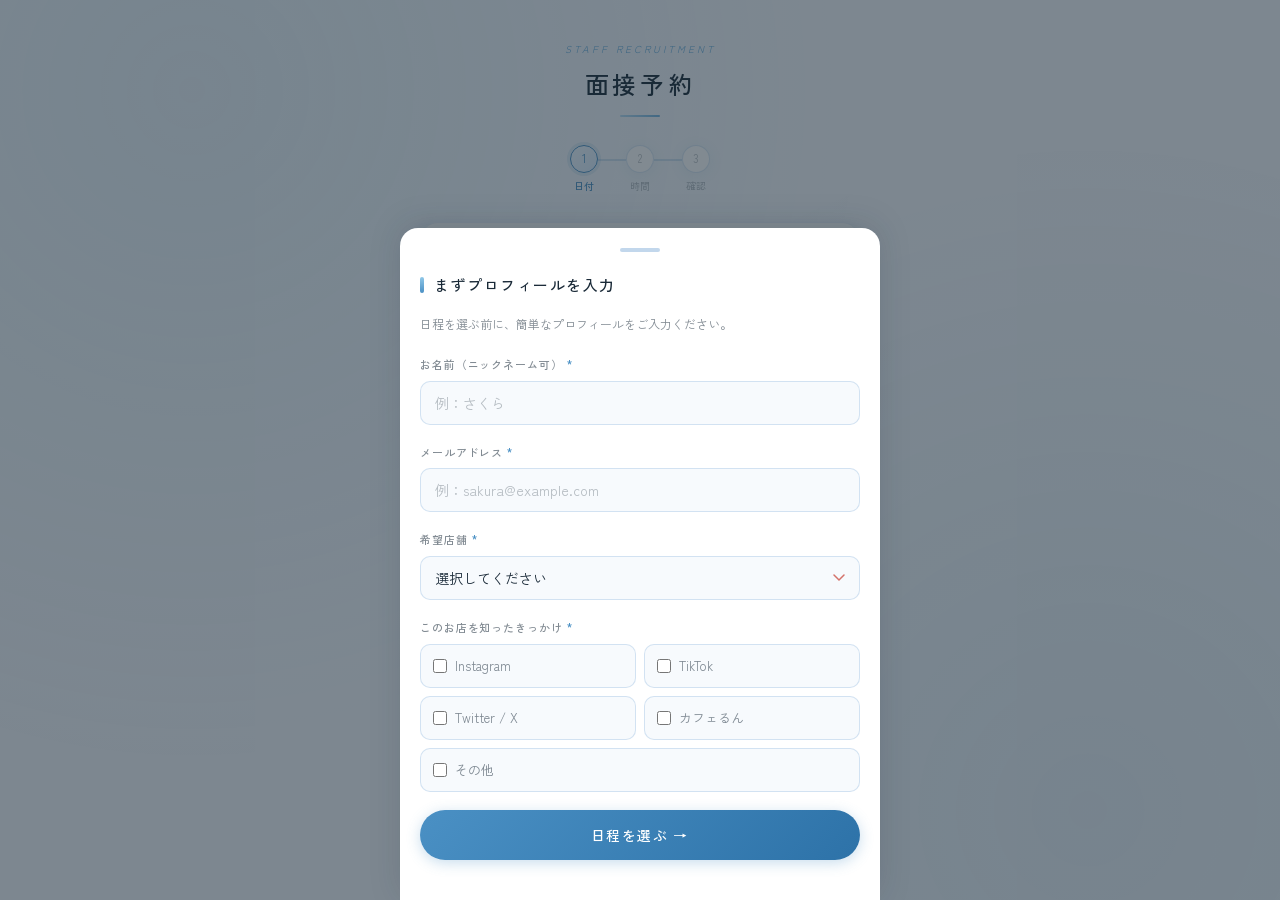
==== commit a9d9777f: "Update index.html" ====
--- a/index.html
+++ b/index.html
@@ -6,44 +6,32 @@
 <title>面接予約 | スタッフ募集</title>
 <link rel="stylesheet" href="style.css">
 <style>
+* { font-family: 'Zen Kaku Gothic New', sans-serif !important; }
 .modal-overlay {
-  position: fixed;
-  inset: 0;
+  position: fixed; inset: 0;
   background: rgba(26,42,56,0.55);
-  z-index: 200;
-  display: flex;
-  align-items: flex-end;
-  justify-content: center;
-  opacity: 0;
-  pointer-events: none;
+  z-index: 200; display: flex;
+  align-items: flex-end; justify-content: center;
+  opacity: 0; pointer-events: none;
   transition: opacity 0.3s ease;
 }
-.modal-overlay.active {
-  opacity: 1;
-  pointer-events: all;
-}
+.modal-overlay.active { opacity: 1; pointer-events: all; }
 .modal-sheet {
   background: var(--bg3);
   border-radius: var(--radius-lg) var(--radius-lg) 0 0;
-  width: 100%;
-  max-width: 480px;
-  max-height: 92vh;
-  overflow-y: auto;
-  padding: 20px 20px 40px;
+  width: 100%; max-width: 480px; max-height: 92vh;
+  overflow-y: auto; padding: 20px 20px 40px;
   transform: translateY(100%);
   transition: transform 0.35s cubic-bezier(0.32,0.72,0,1);
   box-shadow: 0 -4px 32px rgba(26,42,56,0.15);
 }
-.modal-overlay.active .modal-sheet {
-  transform: translateY(0);
-}
+.modal-overlay.active .modal-sheet { transform: translateY(0); }
 .modal-handle {
-  width: 40px;
-  height: 4px;
-  background: var(--border3);
-  border-radius: 2px;
+  width: 40px; height: 4px;
+  background: var(--border3); border-radius: 2px;
   margin: 0 auto 20px;
 }
+.site-header .subtitle { display: none; }
 </style>
 </head>
 <body>
@@ -53,7 +41,6 @@
   <div class="loading-text">送信中...</div>
 </div>
 
-<!-- プロフィール入力モーダル -->
 <div class="modal-overlay active" id="profileModal">
   <div class="modal-sheet">
     <div class="modal-handle"></div>
@@ -61,19 +48,16 @@
     <p style="font-size:12px;color:var(--text2);margin-bottom:20px;line-height:1.8;">
       日程を選ぶ前に、簡単なプロフィールをご入力ください。
     </p>
-
     <div class="form-group">
       <label class="form-label">お名前（ニックネーム可）<span class="required">*</span></label>
       <input type="text" class="form-input" id="inputName" placeholder="例：さくら" maxlength="50">
       <div class="error-msg" id="err-name">お名前を入力してください</div>
     </div>
-
     <div class="form-group">
       <label class="form-label">メールアドレス<span class="required">*</span></label>
       <input type="email" class="form-input" id="inputEmail" placeholder="例：sakura@example.com" maxlength="100">
       <div class="error-msg" id="err-email">正しいメールアドレスを入力してください</div>
     </div>
-
     <div class="form-group">
       <label class="form-label">希望店舗<span class="required">*</span></label>
       <select class="form-select" id="inputStore">
@@ -85,36 +69,29 @@
       </select>
       <div class="error-msg" id="err-store">希望店舗を選択してください</div>
     </div>
-
     <div class="form-group">
       <label class="form-label">このお店を知ったきっかけ<span class="required">*</span></label>
       <div class="checkbox-group" id="mediaGroup">
         <label class="checkbox-item" id="chk-instagram">
-          <input type="checkbox" value="Instagram" onchange="handleCheckChange(this)">
-          <span>Instagram</span>
+          <input type="checkbox" value="Instagram" onchange="handleCheckChange(this)"><span>Instagram</span>
         </label>
         <label class="checkbox-item" id="chk-tiktok">
-          <input type="checkbox" value="TikTok" onchange="handleCheckChange(this)">
-          <span>TikTok</span>
+          <input type="checkbox" value="TikTok" onchange="handleCheckChange(this)"><span>TikTok</span>
         </label>
         <label class="checkbox-item" id="chk-twitter">
-          <input type="checkbox" value="Twitter/X" onchange="handleCheckChange(this)">
-          <span>Twitter / X</span>
+          <input type="checkbox" value="Twitter/X" onchange="handleCheckChange(this)"><span>Twitter / X</span>
         </label>
         <label class="checkbox-item" id="chk-caferun">
-          <input type="checkbox" value="カフェるん" onchange="handleCheckChange(this)">
-          <span>カフェるん</span>
+          <input type="checkbox" value="カフェるん" onchange="handleCheckChange(this)"><span>カフェるん</span>
         </label>
         <label class="checkbox-item checkbox-other" id="chk-other">
-          <input type="checkbox" value="その他" onchange="handleCheckChange(this)">
-          <span>その他</span>
+          <input type="checkbox" value="その他" onchange="handleCheckChange(this)"><span>その他</span>
         </label>
       </div>
       <input type="text" class="form-input" id="inputMediaOther"
         placeholder="その他の場合はこちらに入力" style="margin-top:8px;display:none;" maxlength="100">
       <div class="error-msg" id="err-media">きっかけを選択してください</div>
     </div>
-
     <button class="btn-primary" onclick="closeProfileModal()">日程を選ぶ →</button>
   </div>
 </div>
@@ -128,18 +105,15 @@
 
   <div class="step-indicator" id="stepIndicator">
     <div class="step active">
-      <div class="step-dot">1</div>
-      <div class="step-label">日付</div>
+      <div class="step-dot">1</div><div class="step-label">日付</div>
     </div>
     <div class="step-line"></div>
     <div class="step">
-      <div class="step-dot">2</div>
-      <div class="step-label">時間</div>
+      <div class="step-dot">2</div><div class="step-label">時間</div>
     </div>
     <div class="step-line"></div>
     <div class="step">
-      <div class="step-dot">3</div>
-      <div class="step-label">確認</div>
+      <div class="step-dot">3</div><div class="step-label">確認</div>
     </div>
   </div>
 
@@ -162,18 +136,17 @@
 
   <!-- Section 2: Slots -->
   <div class="section" id="section-slots">
+    <button class="btn-secondary" onclick="goBack('calendar')" style="margin-bottom:12px;">← 日付を選び直す</button>
     <div class="card">
       <div class="card-title">時間を選択</div>
-      <div id="selectedDateLabel" style="font-family:'Shippori Mincho',serif;font-size:16px;color:var(--text2);margin-bottom:16px;"></div>
+      <div id="selectedDateLabel" style="font-size:15px;color:var(--text2);margin-bottom:16px;"></div>
       <div class="slots-grid" id="slotsGrid"></div>
     </div>
-    <button class="btn-primary" id="toConfirmBtn" disabled>次へ ― 内容を確認</button>
-    <div style="height:10px;"></div>
-    <button class="btn-secondary" onclick="goBack('calendar')">← 日付を選び直す</button>
   </div>
 
   <!-- Section 3: Confirm -->
   <div class="section" id="section-confirm">
+    <button class="btn-secondary" onclick="goBack('slots')" style="margin-bottom:12px;">← 時間を選び直す</button>
     <div class="card">
       <div class="card-title">予約内容の確認</div>
       <div class="booking-summary" id="confirmSummary"></div>
@@ -188,8 +161,6 @@
       </span>
     </div>
     <button class="btn-primary" id="submitBtn" onclick="submitBooking()">予約を確定する</button>
-    <div style="height:10px;"></div>
-    <button class="btn-secondary" onclick="goBack('slots')">← 時間を選び直す</button>
   </div>
 
   <!-- Section 4: Complete -->
@@ -205,11 +176,7 @@
         それでも届かない場合はお手数ですが店舗までお問い合わせください。
       </div>
     </div>
-    <div class="deco-line"><span>予約確認</span></div>
-    <p style="font-size:12px;color:var(--text2);text-align:center;margin-bottom:12px;">
-      予約内容を後から確認したい場合
-    </p>
-    <a href="lookup.html" class="btn-secondary">予約確認ページへ</a>
+    <a href="lookup.html" class="btn-secondary" style="margin-top:16px;">予約確認ページへ</a>
   </div>
 
 </div>
@@ -226,7 +193,6 @@
 let availabilityCachedAt = 0;
 let availabilityFetchPromise = null;
 
-// ページ読み込み直後にGAS取得開始
 (function init() {
   const today = new Date();
   currentYear = today.getFullYear();
@@ -244,26 +210,20 @@
       closedDays = data.closedDays || [];
       availabilityCachedAt = Date.now();
       renderCalendar();
-    } catch(e) {
-      console.warn('デモモードで動作中');
-    } finally {
-      availabilityFetchPromise = null;
-    }
+    } catch(e) { console.warn('デモモード'); }
+    finally { availabilityFetchPromise = null; }
   })();
   return availabilityFetchPromise;
 }
 
-// プロフィールモーダル
 function closeProfileModal() {
   if (!validateForm()) return;
   document.getElementById('profileModal').classList.remove('active');
 }
-
 function openProfileModal() {
   document.getElementById('profileModal').classList.add('active');
 }
 
-// カレンダー描画
 function renderCalendar() {
   const months = ['1月','2月','3月','4月','5月','6月','7月','8月','9月','10月','11月','12月'];
   document.getElementById('calendarMonth').textContent = `${currentYear}年 ${months[currentMonth]}`;
@@ -275,24 +235,17 @@
   const daysInMonth = new Date(currentYear, currentMonth + 1, 0).getDate();
 
   for (let i = 0; i < firstDay; i++) {
-    const e = document.createElement('div');
-    e.className = 'calendar-day empty';
-    grid.appendChild(e);
+    const e = document.createElement('div'); e.className = 'calendar-day empty'; grid.appendChild(e);
   }
-
   for (let d = 1; d <= daysInMonth; d++) {
     const date = new Date(currentYear, currentMonth, d);
-    const dateStr = fmt(date);
-    const dow = date.getDay();
+    const dateStr = fmt(date); const dow = date.getDay();
     const el = document.createElement('div');
-    el.textContent = d;
-    el.className = 'calendar-day';
+    el.textContent = d; el.className = 'calendar-day';
     if (dow === 0) el.classList.add('sun');
     if (dow === 6) el.classList.add('sat');
     if (date.getTime() === today.getTime()) el.classList.add('today');
-
-    const isPast = date < today;
-    const isFuture = date > maxDate;
+    const isPast = date < today, isFuture = date > maxDate;
     const isClosed = closedDays.includes(dateStr);
     const taken = availabilityCache[dateStr] || [];
     const now = new Date();
@@ -300,12 +253,9 @@
       if (taken.includes(slot)) return false;
       const [h, m] = slot.split(':').map(Number);
       const slotTime = new Date(currentYear, currentMonth, d, h, m, 0);
-      const deadline = new Date(slotTime.getTime() - 6 * 60 * 60 * 1000);
-      return now < deadline;
+      return now < new Date(slotTime.getTime() - 6*60*60*1000);
     });
-    // 取得完了後のみ満席判定
     const allTaken = availabilityCachedAt > 0 && availableSlots.length === 0;
-
     if (isPast || isFuture || allTaken) {
       el.classList.add('disabled');
     } else if (isClosed) {
@@ -338,32 +288,27 @@
 });
 document.getElementById('toSlots').addEventListener('click', goToSlots);
 
-// スロット表示
 async function goToSlots() {
   if (!selectedDate) return;
   const d = new Date(selectedDate + 'T00:00:00');
   const days = ['日','月','火','水','木','金','土'];
   document.getElementById('selectedDateLabel').textContent =
     `${d.getFullYear()}年${d.getMonth()+1}月${d.getDate()}日（${days[d.getDay()]}）`;
-
   showSection('slots'); updateSteps(2);
-
   const grid = document.getElementById('slotsGrid');
   selectedSlot = null;
-  document.getElementById('toConfirmBtn').disabled = true;
 
   if (availabilityFetchPromise) {
-    grid.innerHTML = '<div style="grid-column:1/-1;text-align:center;padding:20px 0;font-size:12px;color:var(--text2);letter-spacing:0.05em;">空き状況を確認中...</div>';
+    grid.innerHTML = '<div style="grid-column:1/-1;text-align:center;padding:20px 0;font-size:12px;color:var(--text2);">空き状況を確認中...</div>';
     await availabilityFetchPromise;
-  } else if (Date.now() - availabilityCachedAt > 5 * 60 * 1000) {
-    grid.innerHTML = '<div style="grid-column:1/-1;text-align:center;padding:20px 0;font-size:12px;color:var(--text2);letter-spacing:0.05em;">空き状況を確認中...</div>';
+  } else if (Date.now() - availabilityCachedAt > 5*60*1000) {
+    grid.innerHTML = '<div style="grid-column:1/-1;text-align:center;padding:20px 0;font-size:12px;color:var(--text2);">空き状況を確認中...</div>';
     await fetchAvailability();
   }
 
   grid.innerHTML = '';
   const taken = availabilityCache[selectedDate] || [];
   const now = new Date();
-
   SLOTS.forEach(slot => {
     const btn = document.createElement('div');
     btn.className = 'slot-btn';
@@ -371,8 +316,7 @@
     const [h, m] = slot.split(':').map(Number);
     const slotTime = new Date(selectedDate + 'T00:00:00');
     slotTime.setHours(h, m, 0, 0);
-    const deadline = new Date(slotTime.getTime() - 6 * 60 * 60 * 1000);
-    const isPastDeadline = now >= deadline;
+    const isPastDeadline = now >= new Date(slotTime.getTime() - 6*60*60*1000);
     const label = isTaken ? '予約済み' : isPastDeadline ? '受付終了' : '空き';
     btn.innerHTML = `<div>${slot}</div><div class="slot-status">${label}</div>`;
     if (isTaken || isPastDeadline) {
@@ -380,24 +324,13 @@
     } else {
       btn.addEventListener('click', () => {
         selectedSlot = slot;
-        document.querySelectorAll('.slot-btn.selected').forEach(e => {
-          e.classList.remove('selected');
-          e.querySelector('.slot-status').textContent = '空き';
-        });
-        btn.classList.add('selected');
-        btn.querySelector('.slot-status').textContent = '選択中';
-        document.getElementById('toConfirmBtn').disabled = false;
+        buildConfirmSummary();
+        showSection('confirm'); updateSteps(3);
       });
     }
     grid.appendChild(btn);
   });
 }
-
-document.getElementById('toConfirmBtn').addEventListener('click', () => {
-  if (!selectedSlot) return;
-  buildConfirmSummary();
-  showSection('confirm'); updateSteps(3);
-});
 
 function buildConfirmSummary() {
   const d = new Date(selectedDate + 'T00:00:00');
@@ -410,7 +343,7 @@
     ['希望店舗', document.getElementById('inputStore').value],
     ['参考媒体', getMedia()],
   ];
-  document.getElementById('confirmSummary').innerHTML = rows.map(([l, v]) =>
+  document.getElementById('confirmSummary').innerHTML = rows.map(([l,v]) =>
     `<div class="booking-summary-row"><span class="label">${l}</span><span class="value">${v}</span></div>`
   ).join('');
 }
@@ -428,24 +361,19 @@
   setErr('media', !anyMedia); if (!anyMedia) ok = false;
   return ok;
 }
-
 function setErr(field, show) {
   document.getElementById(`err-${field}`).classList.toggle('visible', show);
-  const input = document.getElementById(`input${field[0].toUpperCase() + field.slice(1)}`);
+  const input = document.getElementById(`input${field[0].toUpperCase()+field.slice(1)}`);
   if (input) input.classList.toggle('error', show);
 }
-
 function handleCheckChange(cb) {
   cb.closest('.checkbox-item').classList.toggle('checked', cb.checked);
   document.getElementById('inputMediaOther').style.display =
     document.querySelector('input[value="その他"]:checked') ? 'block' : 'none';
 }
-
 function getMedia() {
   return [...document.querySelectorAll('#mediaGroup input:checked')].map(cb =>
-    cb.value === 'その他'
-      ? `その他：${document.getElementById('inputMediaOther').value || ''}`
-      : cb.value
+    cb.value === 'その他' ? `その他：${document.getElementById('inputMediaOther').value||''}` : cb.value
   ).join('、');
 }
 
@@ -453,17 +381,13 @@
   const btn = document.getElementById('submitBtn');
   btn.disabled = true;
   document.getElementById('loading').classList.add('active');
-
   const payload = {
-    action: 'book',
-    date: selectedDate,
-    slot: selectedSlot,
+    action: 'book', date: selectedDate, slot: selectedSlot,
     name: document.getElementById('inputName').value.trim(),
     email: document.getElementById('inputEmail').value.trim(),
     store: document.getElementById('inputStore').value,
     media: getMedia(),
   };
-
   try {
     const res = await fetch(GAS_URL, {
       method: 'POST',
@@ -473,9 +397,7 @@
     const data = await res.json();
     if (data.success) {
       if (!availabilityCache[selectedDate]) availabilityCache[selectedDate] = [];
-      if (!availabilityCache[selectedDate].includes(selectedSlot)) {
-        availabilityCache[selectedDate].push(selectedSlot);
-      }
+      if (!availabilityCache[selectedDate].includes(selectedSlot)) availabilityCache[selectedDate].push(selectedSlot);
       renderCalendar();
       showComplete();
     } else if (data.error === 'DUPLICATE_EMAIL') {
@@ -483,57 +405,45 @@
       btn.disabled = false;
     } else if (data.error === 'PAST_DEADLINE') {
       alert('この時間枠は受付終了しました。\n別の時間をお選びください。');
-      goBack('slots');
-      btn.disabled = false;
+      goBack('slots'); btn.disabled = false;
     } else if (data.error === 'SLOT_TAKEN') {
       alert('この時間はすでに予約が入ってしまいました。\n別の時間をお選びください。');
-      goBack('slots');
-      btn.disabled = false;
-    } else {
-      throw new Error(data.error);
-    }
+      goBack('slots'); btn.disabled = false;
+    } else { throw new Error(data.error); }
   } catch(e) {
-    if (GAS_URL === 'YOUR_GAS_WEB_APP_URL_HERE') {
-      showComplete('demo');
-    } else {
-      alert('通信エラーが発生しました。\n時間をおいて再度お試しください。');
-      btn.disabled = false;
-    }
+    alert('通信エラーが発生しました。\n時間をおいて再度お試しください。');
+    btn.disabled = false;
   } finally {
     document.getElementById('loading').classList.remove('active');
   }
 }
 
-function showComplete(mode) {
+function showComplete() {
   const d = new Date(selectedDate + 'T00:00:00');
   const days = ['日','月','火','水','木','金','土'];
-  const suffix = mode === 'demo' ? '<br><br>（デモモード：実際には送信されていません）' : '';
   document.getElementById('completeMessage').innerHTML =
-    `${d.getFullYear()}年${d.getMonth()+1}月${d.getDate()}日（${days[d.getDay()]}）<br>${selectedSlot} にご予約を承りました。<br><br>確認メールをお送りしましたのでご確認ください。${suffix}`;
+    `${d.getFullYear()}年${d.getMonth()+1}月${d.getDate()}日（${days[d.getDay()]}）<br>${selectedSlot} にご予約を承りました。<br><br>確認メールをお送りしましたのでご確認ください。`;
   showSection('complete'); updateSteps(4);
 }
 
 function goBack(to) {
-  const map = { calendar: 1, slots: 2, confirm: 3 };
+  const map = {calendar:1, slots:2, confirm:3};
   showSection(to); updateSteps(map[to]);
 }
-
 function showSection(name) {
   document.querySelectorAll('.section').forEach(s => s.classList.remove('active'));
   document.getElementById(`section-${name}`).classList.add('active');
-  window.scrollTo({ top: 0, behavior: 'smooth' });
-}
-
+  window.scrollTo({top:0, behavior:'smooth'});
+}
 function updateSteps(active) {
-  document.querySelectorAll('.step').forEach((s, i) => {
-    s.classList.remove('active', 'done');
-    const n = i + 1;
+  document.querySelectorAll('.step').forEach((s,i) => {
+    s.classList.remove('active','done');
+    const n = i+1;
     if (n < active) s.classList.add('done');
     else if (n === active) s.classList.add('active');
   });
   document.getElementById('stepIndicator').style.display = active >= 4 ? 'none' : 'flex';
 }
-
 function fmt(date) {
   return `${date.getFullYear()}-${String(date.getMonth()+1).padStart(2,'0')}-${String(date.getDate()).padStart(2,'0')}`;
 }
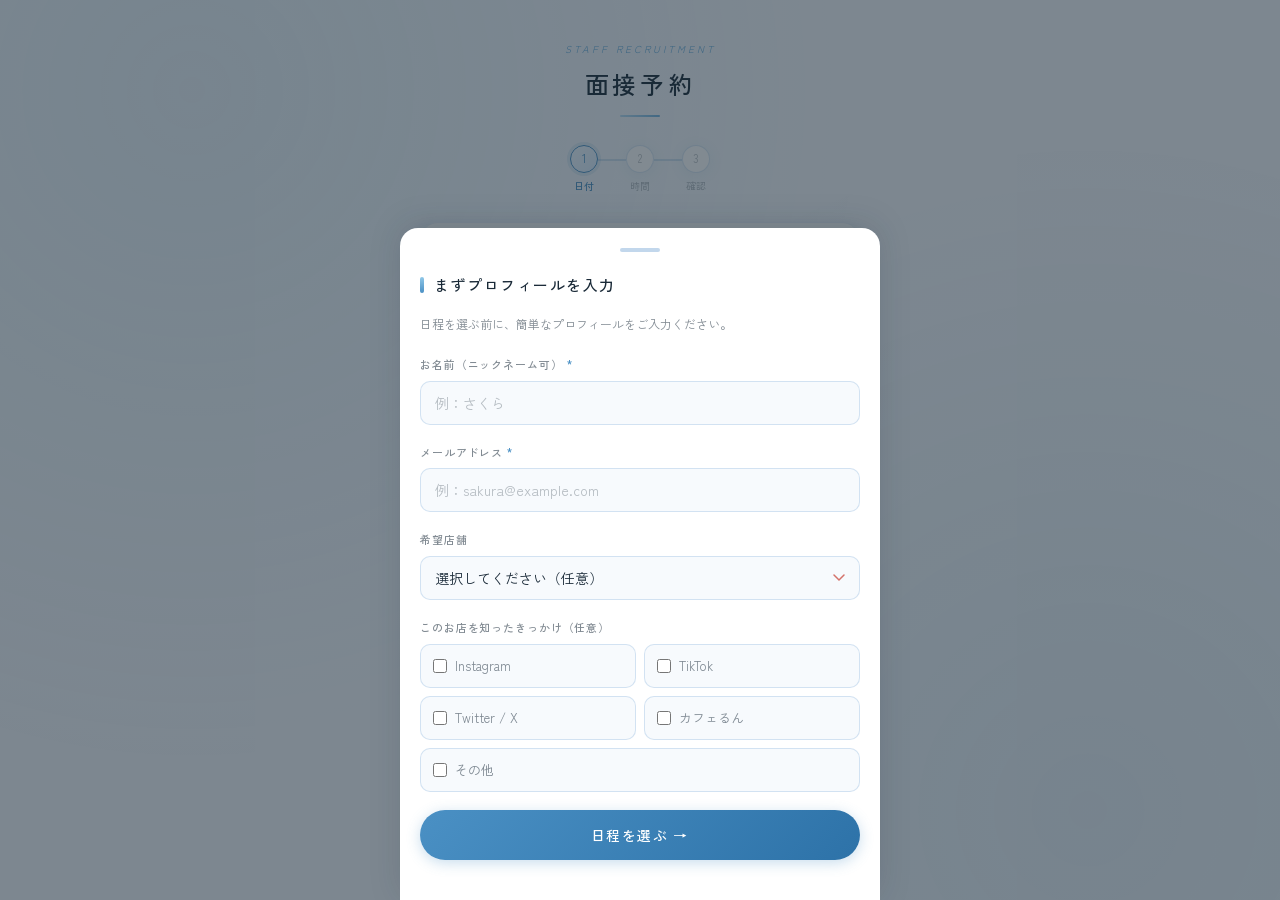
==== commit a5cca968: "Update index.html" ====
--- a/index.html
+++ b/index.html
@@ -59,18 +59,18 @@
       <div class="error-msg" id="err-email">正しいメールアドレスを入力してください</div>
     </div>
     <div class="form-group">
-      <label class="form-label">希望店舗<span class="required">*</span></label>
+      <label class="form-label">希望店舗</label>
       <select class="form-select" id="inputStore">
-        <option value="">選択してください</option>
-        <option value="クラリス">クラリス</option>
-        <option value="リディア">リディア</option>
-        <option value="ルル">ルル</option>
+        <option value="">選択してください（任意）</option>
+        <option value="クラリスベール">クラリスベール（紺色シスター）</option>
+        <option value="ルルベール">ルルベール（水色シスター）</option>
+        <option value="リディアベール">リディアベール（猫耳シスター）</option>
         <option value="どこでも可">どこでも可</option>
       </select>
       <div class="error-msg" id="err-store">希望店舗を選択してください</div>
     </div>
     <div class="form-group">
-      <label class="form-label">このお店を知ったきっかけ<span class="required">*</span></label>
+      <label class="form-label">このお店を知ったきっかけ（任意）</label>
       <div class="checkbox-group" id="mediaGroup">
         <label class="checkbox-item" id="chk-instagram">
           <input type="checkbox" value="Instagram" onchange="handleCheckChange(this)"><span>Instagram</span>
@@ -355,10 +355,7 @@
   const email = document.getElementById('inputEmail').value.trim();
   const emailOk = /^[^\s@]+@[^\s@]+\.[^\s@]+$/.test(email);
   setErr('email', !emailOk); if (!emailOk) ok = false;
-  const store = document.getElementById('inputStore').value;
-  setErr('store', !store); if (!store) ok = false;
-  const anyMedia = document.querySelectorAll('#mediaGroup input:checked').length > 0;
-  setErr('media', !anyMedia); if (!anyMedia) ok = false;
+  // 店舗・媒体は任意
   return ok;
 }
 function setErr(field, show) {
